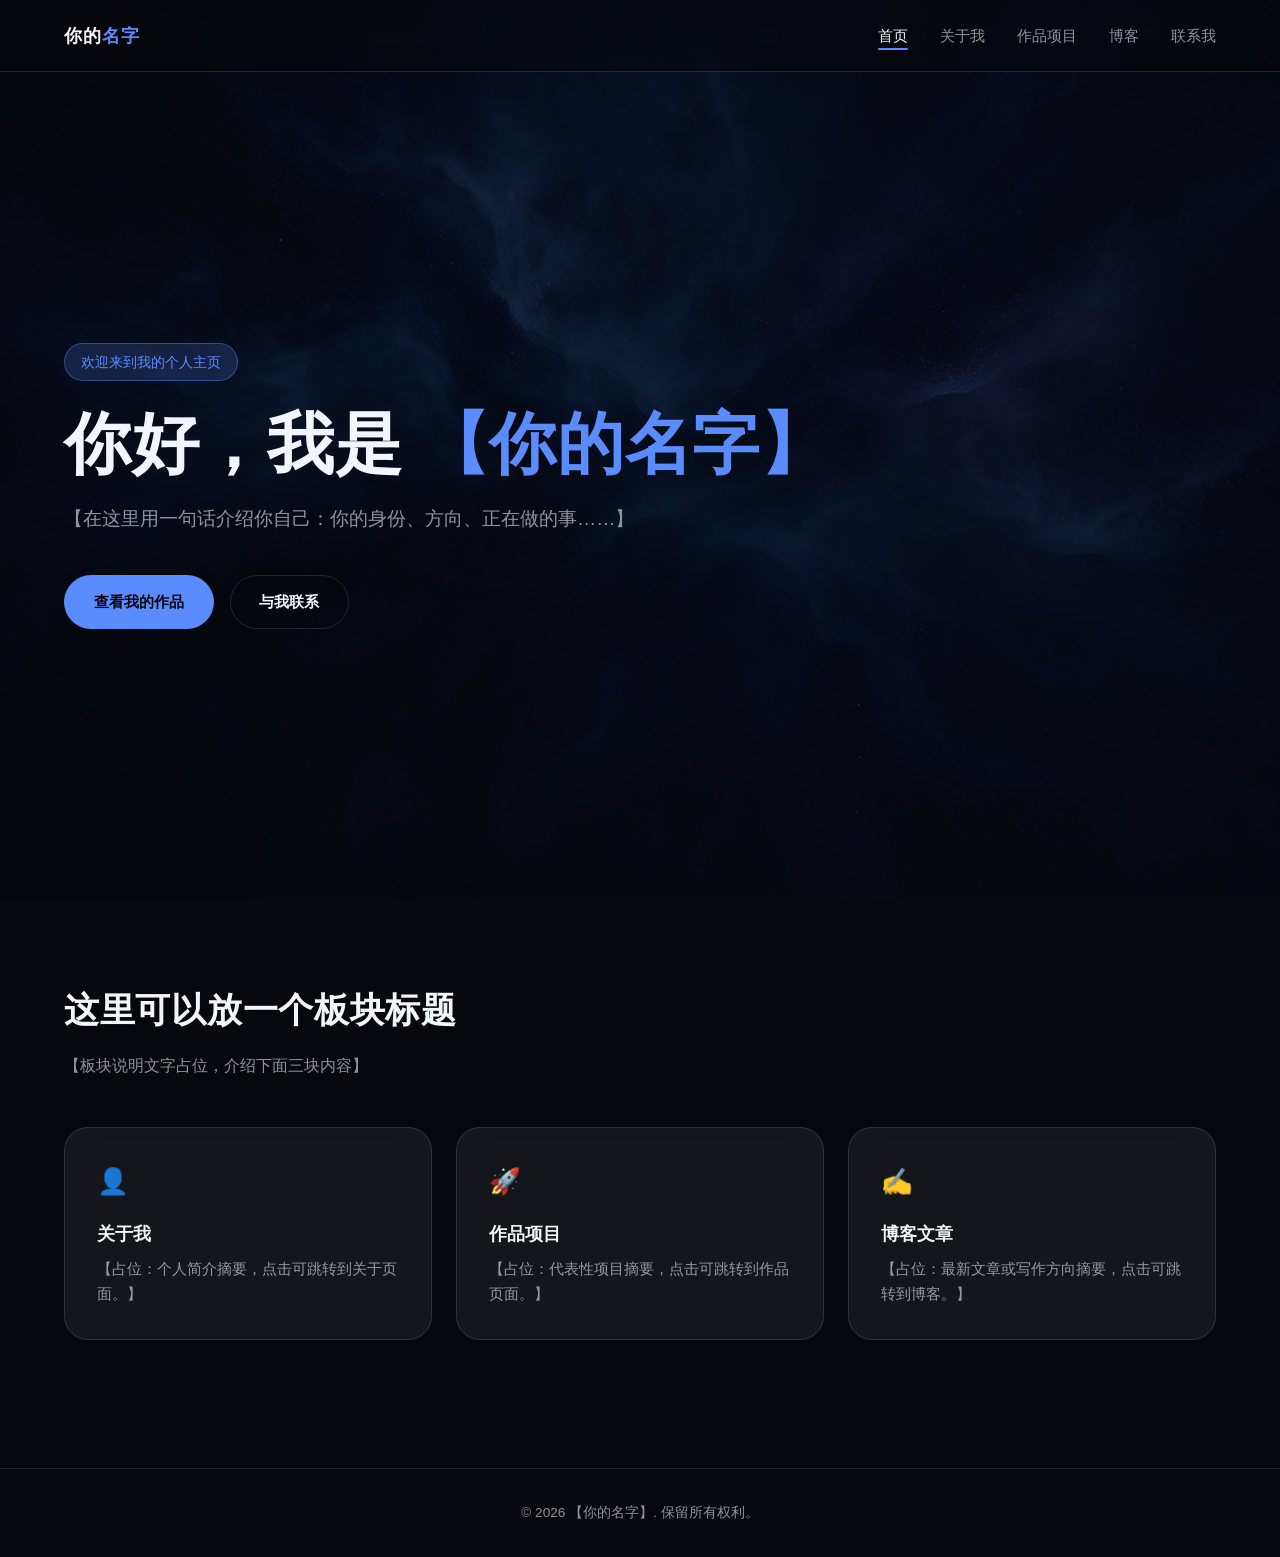
==== index.html @ 76c17b66 "Add files via upload" ====
<!DOCTYPE html>
<html lang="zh-CN">
<head>
  <meta charset="UTF-8" />
  <meta name="viewport" content="width=device-width, initial-scale=1.0" />
  <!-- TODO：替换为你的网站标题 -->
  <title>首页 | 我的个人网站</title>
  <meta name="description" content="个人网站首页（占位模板，待填充内容）" />
  <link rel="stylesheet" href="assets/css/style.css" />
</head>
<body class="page-home">

  <!-- ========== 导航栏（各页面保持一致，仅 active 位置不同） ========== -->
  <header class="navbar">
    <div class="container nav-inner">
      <!-- TODO：替换为你的名字 / Logo 文案 -->
      <a class="logo" href="index.html">你的<span>名字</span></a>

      <button class="nav-toggle" aria-label="切换菜单" aria-expanded="false">
        <span></span><span></span><span></span>
      </button>

      <nav>
        <ul class="nav-links">
          <li><a href="index.html" class="active">首页</a></li>
          <li><a href="about.html">关于我</a></li>
          <li><a href="projects.html">作品项目</a></li>
          <li><a href="blog.html">博客</a></li>
          <li><a href="contact.html">联系我</a></li>
        </ul>
      </nav>
    </div>
  </header>

  <!-- ========== 首屏 Hero（内容留空，仅占位） ========== -->
  <section class="hero">
    <div class="container hero-content">
      <span class="hero-badge">欢迎来到我的个人主页</span>
      <!-- TODO：替换为你的名字与身份定位 -->
      <h1>你好，我是 <span class="accent">【你的名字】</span></h1>
      <!-- TODO：替换为一句话介绍自己 -->
      <p>【在这里用一句话介绍你自己：你的身份、方向、正在做的事……】</p>
      <div class="hero-actions">
        <a class="btn btn-primary" href="projects.html">查看我的作品</a>
        <a class="btn btn-ghost" href="contact.html">与我联系</a>
      </div>
    </div>
  </section>

  <!-- ========== 首页信息卡（占位） ========== -->
  <section class="section">
    <div class="container">
      <h2 class="section-title reveal">这里可以放一个板块标题</h2>
      <p class="section-subtitle reveal">【板块说明文字占位，介绍下面三块内容】</p>
      <div class="info-grid">
        <article class="glass-card info-card reveal">
          <div class="icon">👤</div>
          <h3>关于我</h3>
          <p>【占位：个人简介摘要，点击可跳转到关于页面。】</p>
        </article>
        <article class="glass-card info-card reveal">
          <div class="icon">🚀</div>
          <h3>作品项目</h3>
          <p>【占位：代表性项目摘要，点击可跳转到作品页面。】</p>
        </article>
        <article class="glass-card info-card reveal">
          <div class="icon">✍️</div>
          <h3>博客文章</h3>
          <p>【占位：最新文章或写作方向摘要，点击可跳转到博客。】</p>
        </article>
      </div>
    </div>
  </section>

  <!-- ========== 页脚 ========== -->
  <footer class="footer">
    <div class="container">
      <!-- TODO：替换版权名称 -->
      <p>© <span id="year"></span> 【你的名字】. 保留所有权利。</p>
    </div>
  </footer>

  <script src="assets/js/main.js"></script>
</body>
</html>
---- assets/css/style.css ----
/* ============================================================
   个人网站通用样式
   深色背景图 + 玻璃拟态卡片 + 响应式布局
   提示：想换主题色，改各页面 <body> 上的 --accent / --accent-soft
   ============================================================ */

/* ---------- 设计变量 ---------- */
:root {
  --bg-overlay: rgba(6, 8, 14, 0.72);
  --text: #f2f5fa;
  --text-muted: rgba(226, 232, 240, 0.62);
  --glass-bg: rgba(255, 255, 255, 0.06);
  --glass-bg-hover: rgba(255, 255, 255, 0.1);
  --border: rgba(255, 255, 255, 0.12);
  --radius: 1rem;
  --radius-lg: 1.5rem;
  --max-width: 72rem;
  --nav-height: 4.5rem;
  --ease: cubic-bezier(0.22, 1, 0.36, 1);
}

/* 各页面主题色（在页面 body 上覆盖） */
.page-home     { --accent: #5b8cff; --accent-soft: rgba(91, 140, 255, 0.18); }
.page-about    { --accent: #34d399; --accent-soft: rgba(52, 211, 153, 0.18); }
.page-projects { --accent: #f87171; --accent-soft: rgba(248, 113, 113, 0.18); }
.page-blog     { --accent: #2dd4bf; --accent-soft: rgba(45, 212, 191, 0.18); }
.page-contact  { --accent: #a78bfa; --accent-soft: rgba(167, 139, 250, 0.18); }

/* ---------- 基础重置 ---------- */
*,
*::before,
*::after {
  box-sizing: border-box;
  margin: 0;
  padding: 0;
}

html {
  scroll-behavior: smooth;
  font-size: 16px;
}

body {
  font-family: -apple-system, BlinkMacSystemFont, "Segoe UI", "PingFang SC",
    "Hiragino Sans GB", "Microsoft YaHei", "Helvetica Neue", Arial, sans-serif;
  color: var(--text);
  line-height: 1.7;
  min-height: 100vh;
  background-color: #06080e;
  background-size: cover;
  background-position: center center;
  background-repeat: no-repeat;
  background-attachment: fixed;
  -webkit-font-smoothing: antialiased;
}

/* 背景遮罩，保证文字可读性 */
body::before {
  content: "";
  position: fixed;
  inset: 0;
  background: var(--bg-overlay);
  z-index: -1;
}

/* 每页背景图（相对路径，GitHub Pages 可直接访问） */
.page-home     { background-image: url("../images/bg-home.jpg"); }
.page-about    { background-image: url("../images/bg-about.jpg"); }
.page-projects { background-image: url("../images/bg-projects.jpg"); }
.page-blog     { background-image: url("../images/bg-blog.jpg"); }
.page-contact  { background-image: url("../images/bg-contact.jpg"); }

img {
  max-width: 100%;
  display: block;
}

a {
  color: inherit;
  text-decoration: none;
}

ul {
  list-style: none;
}

/* ---------- 布局容器 ---------- */
.container {
  width: min(100% - 3rem, var(--max-width));
  margin-inline: auto;
}

.section {
  padding: 5rem 0;
}

.section-title {
  font-size: clamp(1.6rem, 3vw, 2.2rem);
  font-weight: 700;
  margin-bottom: 0.75rem;
  letter-spacing: 0.02em;
}

.section-subtitle {
  color: var(--text-muted);
  font-size: 1rem;
  margin-bottom: 3rem;
}

/* ---------- 导航栏 ---------- */
.navbar {
  position: fixed;
  top: 0;
  left: 0;
  right: 0;
  height: var(--nav-height);
  z-index: 100;
  background: rgba(6, 8, 14, 0.55);
  backdrop-filter: blur(1rem);
  -webkit-backdrop-filter: blur(1rem);
  border-bottom: 1px solid var(--border);
}

.nav-inner {
  height: 100%;
  display: flex;
  align-items: center;
  justify-content: space-between;
}

.logo {
  font-size: 1.15rem;
  font-weight: 700;
  letter-spacing: 0.05em;
}

.logo span {
  color: var(--accent);
}

.nav-links {
  display: flex;
  gap: 2rem;
}

.nav-links a {
  position: relative;
  font-size: 0.95rem;
  color: var(--text-muted);
  padding: 0.35rem 0;
  transition: color 0.25s var(--ease);
}

.nav-links a::after {
  content: "";
  position: absolute;
  left: 0;
  bottom: 0;
  width: 0;
  height: 2px;
  border-radius: 2px;
  background: var(--accent);
  transition: width 0.25s var(--ease);
}

.nav-links a:hover,
.nav-links a.active {
  color: var(--text);
}

.nav-links a.active::after,
.nav-links a:hover::after {
  width: 100%;
}

/* 汉堡按钮（移动端） */
.nav-toggle {
  display: none;
  flex-direction: column;
  justify-content: center;
  gap: 0.35rem;
  width: 2.5rem;
  height: 2.5rem;
  background: none;
  border: none;
  cursor: pointer;
}

.nav-toggle span {
  display: block;
  height: 2px;
  width: 1.4rem;
  margin-inline: auto;
  background: var(--text);
  border-radius: 2px;
  transition: transform 0.3s var(--ease), opacity 0.3s var(--ease);
}

.nav-toggle.open span:nth-child(1) {
  transform: translateY(0.47rem) rotate(45deg);
}

.nav-toggle.open span:nth-child(2) {
  opacity: 0;
}

.nav-toggle.open span:nth-child(3) {
  transform: translateY(-0.47rem) rotate(-45deg);
}

/* ---------- 按钮 ---------- */
.btn {
  display: inline-flex;
  align-items: center;
  justify-content: center;
  gap: 0.5rem;
  padding: 0.8rem 1.8rem;
  border-radius: 999px;
  font-size: 0.95rem;
  font-weight: 600;
  border: 1px solid transparent;
  cursor: pointer;
  transition: transform 0.25s var(--ease), background 0.25s var(--ease),
    border-color 0.25s var(--ease);
}

.btn-primary {
  background: var(--accent);
  color: #06080e;
}

.btn-primary:hover {
  transform: translateY(-2px);
  background: color-mix(in srgb, var(--accent) 88%, white);
}

.btn-ghost {
  background: transparent;
  color: var(--text);
  border-color: var(--border);
}

.btn-ghost:hover {
  transform: translateY(-2px);
  border-color: var(--accent);
  background: var(--accent-soft);
}

/* ---------- 玻璃卡片 ---------- */
.glass-card {
  background: var(--glass-bg);
  border: 1px solid var(--border);
  border-radius: var(--radius-lg);
  backdrop-filter: blur(0.85rem);
  -webkit-backdrop-filter: blur(0.85rem);
  padding: 2rem;
  transition: transform 0.3s var(--ease), background 0.3s var(--ease),
    border-color 0.3s var(--ease);
}

.glass-card:hover {
  transform: translateY(-4px);
  background: var(--glass-bg-hover);
  border-color: color-mix(in srgb, var(--accent) 45%, transparent);
}

/* ---------- 首页 Hero ---------- */
.hero {
  min-height: 100vh;
  display: flex;
  align-items: center;
  padding-top: var(--nav-height);
}

.hero-badge {
  display: inline-block;
  padding: 0.4rem 1rem;
  border-radius: 999px;
  font-size: 0.85rem;
  color: var(--accent);
  background: var(--accent-soft);
  border: 1px solid color-mix(in srgb, var(--accent) 40%, transparent);
  margin-bottom: 1.5rem;
}

.hero h1 {
  font-size: clamp(2.4rem, 6vw, 4.2rem);
  font-weight: 800;
  line-height: 1.15;
  letter-spacing: 0.01em;
  margin-bottom: 1.25rem;
}

.hero h1 .accent {
  color: var(--accent);
}

.hero p {
  font-size: clamp(1rem, 2vw, 1.2rem);
  color: var(--text-muted);
  max-width: 36rem;
  margin-bottom: 2.5rem;
}

.hero-actions {
  display: flex;
  flex-wrap: wrap;
  gap: 1rem;
}

/* 首页信息卡片区 */
.info-grid {
  display: grid;
  grid-template-columns: repeat(auto-fit, minmax(15rem, 1fr));
  gap: 1.5rem;
}

.info-card .icon {
  font-size: 1.6rem;
  margin-bottom: 1rem;
}

.info-card h3 {
  font-size: 1.1rem;
  margin-bottom: 0.5rem;
}

.info-card p {
  color: var(--text-muted);
  font-size: 0.92rem;
}

/* ---------- 内页页头 ---------- */
.page-header {
  padding: calc(var(--nav-height) + 4.5rem) 0 3rem;
  text-align: center;
}

.page-header h1 {
  font-size: clamp(2rem, 4.5vw, 3rem);
  font-weight: 800;
  margin-bottom: 0.75rem;
}

.page-header p {
  color: var(--text-muted);
  max-width: 40rem;
  margin-inline: auto;
}

/* ---------- 关于页 ---------- */
.about-grid {
  display: grid;
  grid-template-columns: 1fr 1.6fr;
  gap: 2.5rem;
  align-items: start;
}

.avatar-placeholder {
  aspect-ratio: 1 / 1;
  border-radius: var(--radius-lg);
  border: 1px dashed var(--border);
  background: var(--glass-bg);
  display: flex;
  align-items: center;
  justify-content: center;
  text-align: center;
  color: var(--text-muted);
  font-size: 0.9rem;
  padding: 1.5rem;
}

.about-text p {
  color: var(--text-muted);
  margin-bottom: 1.25rem;
}

.tag-list {
  display: flex;
  flex-wrap: wrap;
  gap: 0.75rem;
  margin-top: 1.5rem;
}

.tag {
  padding: 0.45rem 1rem;
  border-radius: 999px;
  font-size: 0.85rem;
  background: var(--accent-soft);
  border: 1px solid color-mix(in srgb, var(--accent) 35%, transparent);
  color: var(--text);
}

/* 时间线占位 */
.timeline {
  position: relative;
  margin-top: 2rem;
  padding-left: 1.75rem;
}

.timeline::before {
  content: "";
  position: absolute;
  left: 0.4rem;
  top: 0.5rem;
  bottom: 0.5rem;
  width: 2px;
  background: var(--border);
}

.timeline-item {
  position: relative;
  padding-bottom: 2rem;
}

.timeline-item::before {
  content: "";
  position: absolute;
  left: -1.55rem;
  top: 0.55rem;
  width: 0.7rem;
  height: 0.7rem;
  border-radius: 50%;
  background: var(--accent);
  box-shadow: 0 0 0 4px var(--accent-soft);
}

.timeline-item h4 {
  font-size: 1.02rem;
  margin-bottom: 0.25rem;
}

.timeline-item span {
  font-size: 0.85rem;
  color: var(--accent);
}

.timeline-item p {
  color: var(--text-muted);
  font-size: 0.92rem;
  margin-top: 0.35rem;
}

/* ---------- 项目卡片网格 ---------- */
.project-grid {
  display: grid;
  grid-template-columns: repeat(auto-fit, minmax(17rem, 1fr));
  gap: 1.5rem;
}

.project-thumb {
  aspect-ratio: 16 / 9;
  border-radius: var(--radius);
  border: 1px dashed var(--border);
  background: var(--accent-soft);
  display: flex;
  align-items: center;
  justify-content: center;
  color: var(--text-muted);
  font-size: 0.85rem;
  margin-bottom: 1.25rem;
}

.project-card h3 {
  font-size: 1.1rem;
  margin-bottom: 0.5rem;
}

.project-card p {
  color: var(--text-muted);
  font-size: 0.9rem;
  margin-bottom: 1.25rem;
}

.project-meta {
  display: flex;
  flex-wrap: wrap;
  gap: 0.5rem;
}

.project-meta .tag {
  font-size: 0.78rem;
  padding: 0.3rem 0.75rem;
}

/* ---------- 博客列表 ---------- */
.post-list {
  display: grid;
  gap: 1.25rem;
  max-width: 50rem;
}

.post-card {
  display: flex;
  flex-direction: column;
  gap: 0.5rem;
}

.post-date {
  font-size: 0.82rem;
  color: var(--accent);
  letter-spacing: 0.05em;
}

.post-card h3 {
  font-size: 1.2rem;
}

.post-card p {
  color: var(--text-muted);
  font-size: 0.92rem;
}

.read-more {
  font-size: 0.88rem;
  color: var(--accent);
  margin-top: 0.5rem;
}

.read-more:hover {
  text-decoration: underline;
}

/* ---------- 联系页 ---------- */
.contact-grid {
  display: grid;
  grid-template-columns: 1fr 1.4fr;
  gap: 2.5rem;
  align-items: start;
}

.contact-item {
  display: flex;
  flex-direction: column;
  gap: 0.35rem;
  margin-bottom: 1.5rem;
}

.contact-item span {
  font-size: 0.82rem;
  color: var(--text-muted);
}

.contact-item strong {
  font-size: 1rem;
  font-weight: 600;
}

.social-links {
  display: flex;
  gap: 0.75rem;
  flex-wrap: wrap;
  margin-top: 1.5rem;
}

.form-group {
  margin-bottom: 1.25rem;
}

.form-group label {
  display: block;
  font-size: 0.88rem;
  margin-bottom: 0.5rem;
  color: var(--text-muted);
}

.form-group input,
.form-group textarea {
  width: 100%;
  padding: 0.85rem 1rem;
  border-radius: 0.75rem;
  border: 1px solid var(--border);
  background: rgba(255, 255, 255, 0.05);
  color: var(--text);
  font-size: 0.95rem;
  font-family: inherit;
  outline: none;
  transition: border-color 0.25s var(--ease), box-shadow 0.25s var(--ease);
}

.form-group input:focus,
.form-group textarea:focus {
  border-color: var(--accent);
  box-shadow: 0 0 0 3px var(--accent-soft);
}

.form-group textarea {
  min-height: 8rem;
  resize: vertical;
}

.form-note {
  font-size: 0.82rem;
  color: var(--text-muted);
  margin-top: 0.75rem;
}

/* ---------- 页脚 ---------- */
.footer {
  border-top: 1px solid var(--border);
  padding: 2rem 0;
  margin-top: 3rem;
  text-align: center;
  color: var(--text-muted);
  font-size: 0.85rem;
}

/* ---------- 滚动进入动画 ---------- */
.reveal {
  opacity: 0;
  transform: translateY(1.75rem);
  transition: opacity 0.7s var(--ease), transform 0.7s var(--ease);
}

.reveal.visible {
  opacity: 1;
  transform: translateY(0);
}

@keyframes heroIn {
  from {
    opacity: 0;
    transform: translateY(2rem);
  }
  to {
    opacity: 1;
    transform: translateY(0);
  }
}

.hero-content {
  animation: heroIn 0.9s var(--ease) both;
}

/* ---------- 响应式 ---------- */
@media (max-width: 56em) {
  .about-grid,
  .contact-grid {
    grid-template-columns: 1fr;
  }

  .avatar-placeholder {
    max-width: 18rem;
  }
}

@media (max-width: 48em) {
  .nav-toggle {
    display: flex;
  }

  .nav-links {
    position: fixed;
    top: var(--nav-height);
    left: 0;
    right: 0;
    flex-direction: column;
    gap: 0;
    background: rgba(6, 8, 14, 0.92);
    backdrop-filter: blur(1rem);
    -webkit-backdrop-filter: blur(1rem);
    border-bottom: 1px solid var(--border);
    max-height: 0;
    overflow: hidden;
    transition: max-height 0.35s var(--ease);
  }

  .nav-links.open {
    max-height: 26rem;
  }

  .nav-links a {
    padding: 1rem 1.5rem;
    border-bottom: 1px solid var(--border);
  }

  .nav-links a::after {
    display: none;
  }

  body {
    background-attachment: scroll;
  }

  .section {
    padding: 3.5rem 0;
  }
}
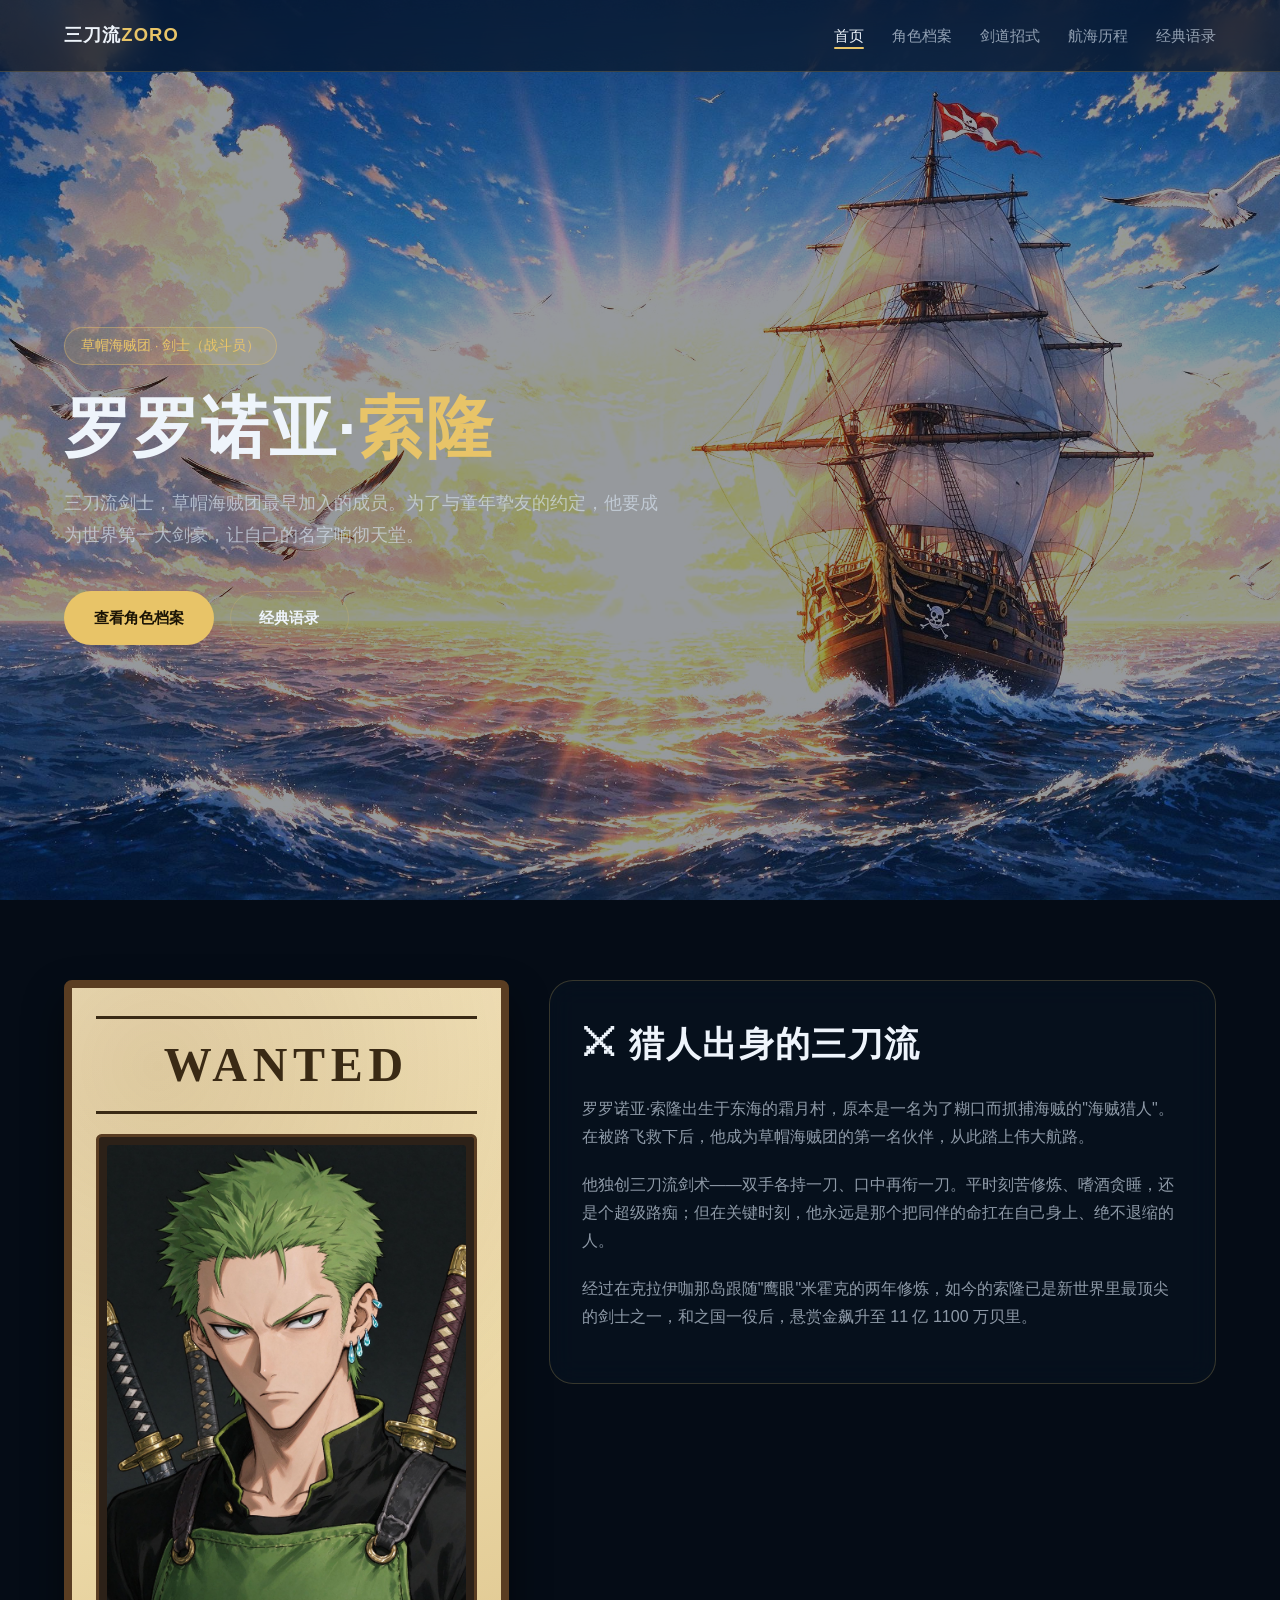
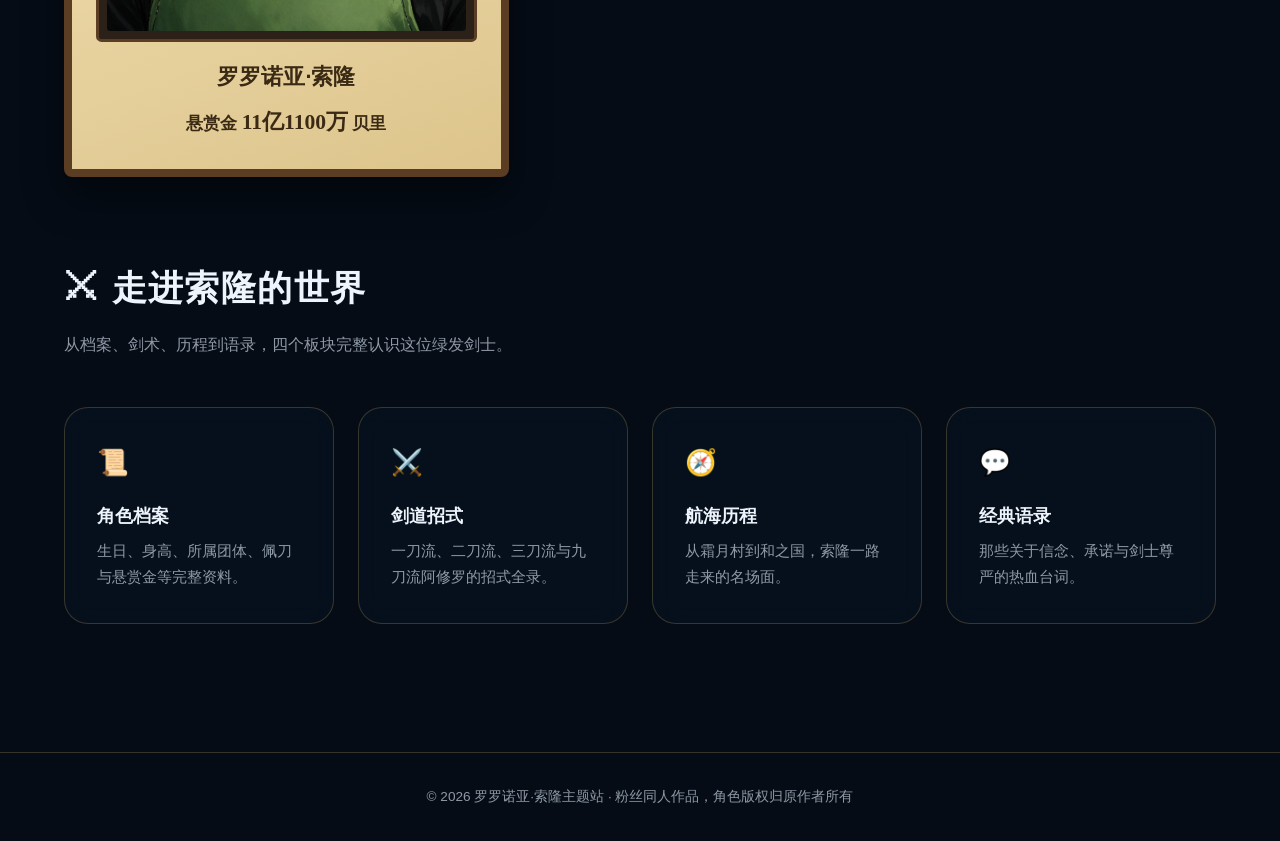
==== commit 1b30d9dd: "Add files via upload" ====
--- a/index.html
+++ b/index.html
@@ -3,71 +3,95 @@
 <head>
   <meta charset="UTF-8" />
   <meta name="viewport" content="width=device-width, initial-scale=1.0" />
-  <!-- TODO：替换为你的网站标题 -->
-  <title>首页 | 我的个人网站</title>
-  <meta name="description" content="个人网站首页（占位模板，待填充内容）" />
+  <title>罗罗诺亚·索隆 | 三刀流剑士</title>
+  <meta name="description" content="罗罗诺亚·索隆主题站：草帽海贼团剑士，立志成为世界第一大剑豪" />
   <link rel="stylesheet" href="assets/css/style.css" />
 </head>
 <body class="page-home">
 
-  <!-- ========== 导航栏（各页面保持一致，仅 active 位置不同） ========== -->
+  <!-- ========== 导航栏 ========== -->
   <header class="navbar">
     <div class="container nav-inner">
-      <!-- TODO：替换为你的名字 / Logo 文案 -->
-      <a class="logo" href="index.html">你的<span>名字</span></a>
-
+      <a class="logo" href="index.html">三刀流<span>ZORO</span></a>
       <button class="nav-toggle" aria-label="切换菜单" aria-expanded="false">
         <span></span><span></span><span></span>
       </button>
-
       <nav>
         <ul class="nav-links">
           <li><a href="index.html" class="active">首页</a></li>
-          <li><a href="about.html">关于我</a></li>
-          <li><a href="projects.html">作品项目</a></li>
-          <li><a href="blog.html">博客</a></li>
-          <li><a href="contact.html">联系我</a></li>
+          <li><a href="about.html">角色档案</a></li>
+          <li><a href="skills.html">剑道招式</a></li>
+          <li><a href="story.html">航海历程</a></li>
+          <li><a href="quotes.html">经典语录</a></li>
         </ul>
       </nav>
     </div>
   </header>
 
-  <!-- ========== 首屏 Hero（内容留空，仅占位） ========== -->
+  <!-- ========== 首屏 ========== -->
   <section class="hero">
     <div class="container hero-content">
-      <span class="hero-badge">欢迎来到我的个人主页</span>
-      <!-- TODO：替换为你的名字与身份定位 -->
-      <h1>你好，我是 <span class="accent">【你的名字】</span></h1>
-      <!-- TODO：替换为一句话介绍自己 -->
-      <p>【在这里用一句话介绍你自己：你的身份、方向、正在做的事……】</p>
+      <span class="hero-badge">草帽海贼团 · 剑士（战斗员）</span>
+      <h1>罗罗诺亚·<span class="accent">索隆</span></h1>
+      <p>三刀流剑士，草帽海贼团最早加入的成员。为了与童年挚友的约定，他要成为世界第一大剑豪，让自己的名字响彻天堂。</p>
       <div class="hero-actions">
-        <a class="btn btn-primary" href="projects.html">查看我的作品</a>
-        <a class="btn btn-ghost" href="contact.html">与我联系</a>
+        <a class="btn btn-primary" href="about.html">查看角色档案</a>
+        <a class="btn btn-ghost" href="quotes.html">经典语录</a>
       </div>
     </div>
   </section>
 
-  <!-- ========== 首页信息卡（占位） ========== -->
+  <!-- ========== 悬赏令 + 简介 ========== -->
   <section class="section">
     <div class="container">
-      <h2 class="section-title reveal">这里可以放一个板块标题</h2>
-      <p class="section-subtitle reveal">【板块说明文字占位，介绍下面三块内容】</p>
+      <div class="about-grid">
+        <!-- 悬赏令海报 -->
+        <div class="wanted-poster reveal">
+          <div class="wanted-word">WANTED</div>
+          <div class="wanted-photo">
+            <img src="assets/images/zoro-portrait.jpg" alt="罗罗诺亚·索隆悬赏肖像" />
+          </div>
+          <div class="wanted-name">罗罗诺亚·索隆</div>
+          <div class="bounty">悬赏金 <strong>11亿1100万</strong> 贝里</div>
+        </div>
+
+        <!-- 简介 -->
+        <div class="glass-card about-text reveal">
+          <h2 class="section-title" style="margin-bottom: 1.25rem;">猎人出身的三刀流</h2>
+          <p>罗罗诺亚·索隆出生于东海的霜月村，原本是一名为了糊口而抓捕海贼的"海贼猎人"。在被路飞救下后，他成为草帽海贼团的第一名伙伴，从此踏上伟大航路。</p>
+          <p>他独创三刀流剑术——双手各持一刀、口中再衔一刀。平时刻苦修炼、嗜酒贪睡，还是个超级路痴；但在关键时刻，他永远是那个把同伴的命扛在自己身上、绝不退缩的人。</p>
+          <p>经过在克拉伊咖那岛跟随"鹰眼"米霍克的两年修炼，如今的索隆已是新世界里最顶尖的剑士之一，和之国一役后，悬赏金飙升至 11 亿 1100 万贝里。</p>
+        </div>
+      </div>
+    </div>
+  </section>
+
+  <!-- ========== 四大入口 ========== -->
+  <section class="section" style="padding-top: 0;">
+    <div class="container">
+      <h2 class="section-title reveal">走进索隆的世界</h2>
+      <p class="section-subtitle reveal">从档案、剑术、历程到语录，四个板块完整认识这位绿发剑士。</p>
       <div class="info-grid">
-        <article class="glass-card info-card reveal">
-          <div class="icon">👤</div>
-          <h3>关于我</h3>
-          <p>【占位：个人简介摘要，点击可跳转到关于页面。】</p>
-        </article>
-        <article class="glass-card info-card reveal">
-          <div class="icon">🚀</div>
-          <h3>作品项目</h3>
-          <p>【占位：代表性项目摘要，点击可跳转到作品页面。】</p>
-        </article>
-        <article class="glass-card info-card reveal">
-          <div class="icon">✍️</div>
-          <h3>博客文章</h3>
-          <p>【占位：最新文章或写作方向摘要，点击可跳转到博客。】</p>
-        </article>
+        <a class="glass-card info-card reveal" href="about.html">
+          <div class="icon">📜</div>
+          <h3>角色档案</h3>
+          <p>生日、身高、所属团体、佩刀与悬赏金等完整资料。</p>
+        </a>
+        <a class="glass-card info-card reveal" href="skills.html">
+          <div class="icon">⚔️</div>
+          <h3>剑道招式</h3>
+          <p>一刀流、二刀流、三刀流与九刀流阿修罗的招式全录。</p>
+        </a>
+        <a class="glass-card info-card reveal" href="story.html">
+          <div class="icon">🧭</div>
+          <h3>航海历程</h3>
+          <p>从霜月村到和之国，索隆一路走来的名场面。</p>
+        </a>
+        <a class="glass-card info-card reveal" href="quotes.html">
+          <div class="icon">💬</div>
+          <h3>经典语录</h3>
+          <p>那些关于信念、承诺与剑士尊严的热血台词。</p>
+        </a>
       </div>
     </div>
   </section>
@@ -75,8 +99,7 @@
   <!-- ========== 页脚 ========== -->
   <footer class="footer">
     <div class="container">
-      <!-- TODO：替换版权名称 -->
-      <p>© <span id="year"></span> 【你的名字】. 保留所有权利。</p>
+      <p>© <span id="year"></span> 罗罗诺亚·索隆主题站 · 粉丝同人作品，角色版权归原作者所有</p>
     </div>
   </footer>
 
--- a/assets/css/style.css
+++ b/assets/css/style.css
@@ -1,17 +1,18 @@
 /* ============================================================
-   个人网站通用样式
-   深色背景图 + 玻璃拟态卡片 + 响应式布局
-   提示：想换主题色，改各页面 <body> 上的 --accent / --accent-soft
+   罗罗诺亚·索隆主题站 · 航海风样式
+   深色动漫背景 + 玻璃卡片 + 悬赏令海报
    ============================================================ */
 
 /* ---------- 设计变量 ---------- */
 :root {
-  --bg-overlay: rgba(6, 8, 14, 0.72);
-  --text: #f2f5fa;
-  --text-muted: rgba(226, 232, 240, 0.62);
-  --glass-bg: rgba(255, 255, 255, 0.06);
-  --glass-bg-hover: rgba(255, 255, 255, 0.1);
-  --border: rgba(255, 255, 255, 0.12);
+  --bg-overlay: rgba(5, 12, 22, 0.42);
+  --text: #eef4fb;
+  --text-muted: rgba(214, 226, 240, 0.66);
+  --glass-bg: rgba(8, 20, 36, 0.55);
+  --glass-bg-hover: rgba(14, 30, 52, 0.7);
+  --border: rgba(232, 196, 104, 0.22);
+  --gold: #e8c468;
+  --zoro-green: #5cb85c;
   --radius: 1rem;
   --radius-lg: 1.5rem;
   --max-width: 72rem;
@@ -19,12 +20,12 @@
   --ease: cubic-bezier(0.22, 1, 0.36, 1);
 }
 
-/* 各页面主题色（在页面 body 上覆盖） */
-.page-home     { --accent: #5b8cff; --accent-soft: rgba(91, 140, 255, 0.18); }
-.page-about    { --accent: #34d399; --accent-soft: rgba(52, 211, 153, 0.18); }
-.page-projects { --accent: #f87171; --accent-soft: rgba(248, 113, 113, 0.18); }
-.page-blog     { --accent: #2dd4bf; --accent-soft: rgba(45, 212, 191, 0.18); }
-.page-contact  { --accent: #a78bfa; --accent-soft: rgba(167, 139, 250, 0.18); }
+/* 各页面主题强调色 */
+.page-home    { --accent: #e8c468; --accent-soft: rgba(232, 196, 104, 0.16); }
+.page-about   { --accent: #5cb85c; --accent-soft: rgba(92, 184, 92, 0.16); }
+.page-skills  { --accent: #2dd4bf; --accent-soft: rgba(45, 212, 191, 0.16); }
+.page-story   { --accent: #f472b6; --accent-soft: rgba(244, 114, 182, 0.16); }
+.page-quotes  { --accent: #818cf8; --accent-soft: rgba(129, 140, 248, 0.16); }
 
 /* ---------- 基础重置 ---------- */
 *,
@@ -44,9 +45,9 @@
   font-family: -apple-system, BlinkMacSystemFont, "Segoe UI", "PingFang SC",
     "Hiragino Sans GB", "Microsoft YaHei", "Helvetica Neue", Arial, sans-serif;
   color: var(--text);
-  line-height: 1.7;
+  line-height: 1.75;
   min-height: 100vh;
-  background-color: #06080e;
+  background-color: #050c16;
   background-size: cover;
   background-position: center center;
   background-repeat: no-repeat;
@@ -54,7 +55,6 @@
   -webkit-font-smoothing: antialiased;
 }
 
-/* 背景遮罩，保证文字可读性 */
 body::before {
   content: "";
   position: fixed;
@@ -63,12 +63,12 @@
   z-index: -1;
 }
 
-/* 每页背景图（相对路径，GitHub Pages 可直接访问） */
-.page-home     { background-image: url("../images/bg-home.jpg"); }
-.page-about    { background-image: url("../images/bg-about.jpg"); }
-.page-projects { background-image: url("../images/bg-projects.jpg"); }
-.page-blog     { background-image: url("../images/bg-blog.jpg"); }
-.page-contact  { background-image: url("../images/bg-contact.jpg"); }
+/* 每页背景图 */
+.page-home    { background-image: url("../images/bg-home.jpg"); }
+.page-about   { background-image: url("../images/bg-about.jpg"); }
+.page-skills  { background-image: url("../images/bg-skills.jpg"); }
+.page-story   { background-image: url("../images/bg-story.jpg"); }
+.page-quotes  { background-image: url("../images/bg-quotes.jpg"); }
 
 img {
   max-width: 100%;
@@ -84,7 +84,7 @@
   list-style: none;
 }
 
-/* ---------- 布局容器 ---------- */
+/* ---------- 容器 ---------- */
 .container {
   width: min(100% - 3rem, var(--max-width));
   margin-inline: auto;
@@ -96,14 +96,17 @@
 
 .section-title {
   font-size: clamp(1.6rem, 3vw, 2.2rem);
-  font-weight: 700;
+  font-weight: 800;
+  letter-spacing: 0.04em;
   margin-bottom: 0.75rem;
-  letter-spacing: 0.02em;
+}
+
+.section-title::before {
+  content: "⚔ ";
 }
 
 .section-subtitle {
   color: var(--text-muted);
-  font-size: 1rem;
   margin-bottom: 3rem;
 }
 
@@ -115,7 +118,7 @@
   right: 0;
   height: var(--nav-height);
   z-index: 100;
-  background: rgba(6, 8, 14, 0.55);
+  background: rgba(5, 12, 22, 0.6);
   backdrop-filter: blur(1rem);
   -webkit-backdrop-filter: blur(1rem);
   border-bottom: 1px solid var(--border);
@@ -130,22 +133,22 @@
 
 .logo {
   font-size: 1.15rem;
-  font-weight: 700;
-  letter-spacing: 0.05em;
+  font-weight: 800;
+  letter-spacing: 0.06em;
 }
 
 .logo span {
-  color: var(--accent);
+  color: var(--gold);
 }
 
 .nav-links {
   display: flex;
-  gap: 2rem;
+  gap: 1.75rem;
 }
 
 .nav-links a {
   position: relative;
-  font-size: 0.95rem;
+  font-size: 0.92rem;
   color: var(--text-muted);
   padding: 0.35rem 0;
   transition: color 0.25s var(--ease);
@@ -173,7 +176,6 @@
   width: 100%;
 }
 
-/* 汉堡按钮（移动端） */
 .nav-toggle {
   display: none;
   flex-direction: column;
@@ -217,7 +219,7 @@
   padding: 0.8rem 1.8rem;
   border-radius: 999px;
   font-size: 0.95rem;
-  font-weight: 600;
+  font-weight: 700;
   border: 1px solid transparent;
   cursor: pointer;
   transition: transform 0.25s var(--ease), background 0.25s var(--ease),
@@ -226,12 +228,12 @@
 
 .btn-primary {
   background: var(--accent);
-  color: #06080e;
+  color: #1a1305;
 }
 
 .btn-primary:hover {
   transform: translateY(-2px);
-  background: color-mix(in srgb, var(--accent) 88%, white);
+  background: color-mix(in srgb, var(--accent) 85%, white);
 }
 
 .btn-ghost {
@@ -261,7 +263,7 @@
 .glass-card:hover {
   transform: translateY(-4px);
   background: var(--glass-bg-hover);
-  border-color: color-mix(in srgb, var(--accent) 45%, transparent);
+  border-color: var(--accent);
 }
 
 /* ---------- 首页 Hero ---------- */
@@ -277,28 +279,28 @@
   padding: 0.4rem 1rem;
   border-radius: 999px;
   font-size: 0.85rem;
-  color: var(--accent);
-  background: var(--accent-soft);
-  border: 1px solid color-mix(in srgb, var(--accent) 40%, transparent);
+  color: var(--gold);
+  background: rgba(232, 196, 104, 0.14);
+  border: 1px solid rgba(232, 196, 104, 0.4);
   margin-bottom: 1.5rem;
 }
 
 .hero h1 {
   font-size: clamp(2.4rem, 6vw, 4.2rem);
-  font-weight: 800;
+  font-weight: 900;
   line-height: 1.15;
-  letter-spacing: 0.01em;
   margin-bottom: 1.25rem;
+  letter-spacing: 0.02em;
 }
 
 .hero h1 .accent {
-  color: var(--accent);
+  color: var(--gold);
 }
 
 .hero p {
-  font-size: clamp(1rem, 2vw, 1.2rem);
-  color: var(--text-muted);
-  max-width: 36rem;
+  font-size: clamp(1rem, 2vw, 1.15rem);
+  color: var(--text-muted);
+  max-width: 38rem;
   margin-bottom: 2.5rem;
 }
 
@@ -308,10 +310,10 @@
   gap: 1rem;
 }
 
-/* 首页信息卡片区 */
+/* ---------- 首页入口卡片 ---------- */
 .info-grid {
   display: grid;
-  grid-template-columns: repeat(auto-fit, minmax(15rem, 1fr));
+  grid-template-columns: repeat(auto-fit, minmax(14rem, 1fr));
   gap: 1.5rem;
 }
 
@@ -328,6 +330,69 @@
 .info-card p {
   color: var(--text-muted);
   font-size: 0.92rem;
+}
+
+/* ---------- 悬赏令海报（WANTED 风格） ---------- */
+.wanted-poster {
+  background:
+    radial-gradient(circle at 20% 10%, rgba(120, 80, 30, 0.18), transparent 60%),
+    linear-gradient(160deg, #f5e6c0 0%, #ecd9a8 55%, #ddc48c 100%);
+  color: #3a2a15;
+  border: 0.5rem solid #5a3d22;
+  border-radius: 0.5rem;
+  padding: 1.75rem 1.5rem;
+  text-align: center;
+  box-shadow: 0 1.2rem 2.5rem rgba(0, 0, 0, 0.45);
+}
+
+.wanted-poster .wanted-word {
+  font-family: Georgia, "Times New Roman", serif;
+  font-size: clamp(2rem, 5vw, 3rem);
+  font-weight: 900;
+  letter-spacing: 0.12em;
+  border-top: 3px solid #3a2a15;
+  border-bottom: 3px solid #3a2a15;
+  padding: 0.25rem 0;
+  margin-bottom: 1.25rem;
+}
+
+.wanted-photo {
+  aspect-ratio: 3 / 4;
+  background: #2c2118;
+  border: 3px solid #5a3d22;
+  border-radius: 0.35rem;
+  display: flex;
+  align-items: center;
+  justify-content: center;
+  color: #d8c39a;
+  font-size: 0.85rem;
+  margin-bottom: 1rem;
+  text-align: center;
+  padding: 0.5rem;
+  overflow: hidden;
+}
+
+.wanted-photo img {
+  width: 100%;
+  height: 100%;
+  object-fit: cover;
+  border-radius: 0.2rem;
+}
+
+.wanted-poster .wanted-name {
+  font-size: 1.35rem;
+  font-weight: 800;
+  margin-bottom: 0.5rem;
+}
+
+.wanted-poster .bounty {
+  font-family: Georgia, serif;
+  font-size: 1.05rem;
+  font-weight: 700;
+}
+
+.wanted-poster .bounty strong {
+  font-size: 1.35rem;
 }
 
 /* ---------- 内页页头 ---------- */
@@ -338,36 +403,46 @@
 
 .page-header h1 {
   font-size: clamp(2rem, 4.5vw, 3rem);
-  font-weight: 800;
+  font-weight: 900;
+  letter-spacing: 0.04em;
   margin-bottom: 0.75rem;
 }
 
 .page-header p {
   color: var(--text-muted);
-  max-width: 40rem;
+  max-width: 42rem;
   margin-inline: auto;
 }
 
-/* ---------- 关于页 ---------- */
+/* ---------- 角色档案 ---------- */
 .about-grid {
   display: grid;
-  grid-template-columns: 1fr 1.6fr;
+  grid-template-columns: 1fr 1.5fr;
   gap: 2.5rem;
   align-items: start;
 }
 
-.avatar-placeholder {
-  aspect-ratio: 1 / 1;
-  border-radius: var(--radius-lg);
-  border: 1px dashed var(--border);
-  background: var(--glass-bg);
-  display: flex;
-  align-items: center;
-  justify-content: center;
-  text-align: center;
-  color: var(--text-muted);
+.profile-list {
+  display: grid;
+  gap: 0;
+}
+
+.profile-row {
+  display: grid;
+  grid-template-columns: 7rem 1fr;
+  gap: 1rem;
+  padding: 0.85rem 0;
+  border-bottom: 1px solid var(--border);
+}
+
+.profile-row dt {
+  color: var(--accent);
+  font-weight: 700;
   font-size: 0.9rem;
-  padding: 1.5rem;
+}
+
+.profile-row dd {
+  font-size: 0.95rem;
 }
 
 .about-text p {
@@ -375,26 +450,82 @@
   margin-bottom: 1.25rem;
 }
 
-.tag-list {
-  display: flex;
-  flex-wrap: wrap;
-  gap: 0.75rem;
-  margin-top: 1.5rem;
-}
-
-.tag {
-  padding: 0.45rem 1rem;
-  border-radius: 999px;
+/* 佩刀卡片 */
+.sword-grid {
+  display: grid;
+  grid-template-columns: repeat(auto-fit, minmax(13rem, 1fr));
+  gap: 1.5rem;
+}
+
+.sword-card .sword-icon {
+  font-size: 1.6rem;
+  margin-bottom: 0.75rem;
+}
+
+.sword-card h3 {
+  font-size: 1.05rem;
+  margin-bottom: 0.4rem;
+}
+
+.sword-card .sword-grade {
+  font-size: 0.82rem;
+  color: var(--accent);
+  margin-bottom: 0.6rem;
+}
+
+.sword-card p {
+  color: var(--text-muted);
+  font-size: 0.88rem;
+}
+
+/* ---------- 剑道招式 ---------- */
+.style-intro {
+  display: grid;
+  grid-template-columns: repeat(auto-fit, minmax(14rem, 1fr));
+  gap: 1.5rem;
+  margin-bottom: 3.5rem;
+}
+
+.style-card h3 {
+  font-size: 1.15rem;
+  margin-bottom: 0.5rem;
+  color: var(--accent);
+}
+
+.style-card p {
+  color: var(--text-muted);
+  font-size: 0.9rem;
+}
+
+.move-grid {
+  display: grid;
+  grid-template-columns: repeat(auto-fit, minmax(16rem, 1fr));
+  gap: 1.25rem;
+}
+
+.move-card .move-no {
+  display: inline-block;
+  font-family: Georgia, serif;
+  font-weight: 800;
+  color: var(--accent);
   font-size: 0.85rem;
-  background: var(--accent-soft);
-  border: 1px solid color-mix(in srgb, var(--accent) 35%, transparent);
-  color: var(--text);
-}
-
-/* 时间线占位 */
+  letter-spacing: 0.1em;
+  margin-bottom: 0.75rem;
+}
+
+.move-card h3 {
+  font-size: 1.08rem;
+  margin-bottom: 0.5rem;
+}
+
+.move-card p {
+  color: var(--text-muted);
+  font-size: 0.88rem;
+}
+
+/* ---------- 航海历程时间线 ---------- */
 .timeline {
   position: relative;
-  margin-top: 2rem;
   padding-left: 1.75rem;
 }
 
@@ -410,7 +541,7 @@
 
 .timeline-item {
   position: relative;
-  padding-bottom: 2rem;
+  padding-bottom: 2.25rem;
 }
 
 .timeline-item::before {
@@ -425,174 +556,54 @@
   box-shadow: 0 0 0 4px var(--accent-soft);
 }
 
-.timeline-item h4 {
-  font-size: 1.02rem;
-  margin-bottom: 0.25rem;
-}
-
 .timeline-item span {
-  font-size: 0.85rem;
-  color: var(--accent);
-}
-
-.timeline-item p {
-  color: var(--text-muted);
-  font-size: 0.92rem;
-  margin-top: 0.35rem;
-}
-
-/* ---------- 项目卡片网格 ---------- */
-.project-grid {
-  display: grid;
-  grid-template-columns: repeat(auto-fit, minmax(17rem, 1fr));
-  gap: 1.5rem;
-}
-
-.project-thumb {
-  aspect-ratio: 16 / 9;
-  border-radius: var(--radius);
-  border: 1px dashed var(--border);
-  background: var(--accent-soft);
-  display: flex;
-  align-items: center;
-  justify-content: center;
-  color: var(--text-muted);
-  font-size: 0.85rem;
-  margin-bottom: 1.25rem;
-}
-
-.project-card h3 {
-  font-size: 1.1rem;
-  margin-bottom: 0.5rem;
-}
-
-.project-card p {
-  color: var(--text-muted);
-  font-size: 0.9rem;
-  margin-bottom: 1.25rem;
-}
-
-.project-meta {
-  display: flex;
-  flex-wrap: wrap;
-  gap: 0.5rem;
-}
-
-.project-meta .tag {
-  font-size: 0.78rem;
-  padding: 0.3rem 0.75rem;
-}
-
-/* ---------- 博客列表 ---------- */
-.post-list {
-  display: grid;
-  gap: 1.25rem;
-  max-width: 50rem;
-}
-
-.post-card {
-  display: flex;
-  flex-direction: column;
-  gap: 0.5rem;
-}
-
-.post-date {
   font-size: 0.82rem;
   color: var(--accent);
   letter-spacing: 0.05em;
 }
 
-.post-card h3 {
-  font-size: 1.2rem;
-}
-
-.post-card p {
+.timeline-item h4 {
+  font-size: 1.05rem;
+  margin: 0.25rem 0;
+}
+
+.timeline-item p {
   color: var(--text-muted);
   font-size: 0.92rem;
 }
 
-.read-more {
-  font-size: 0.88rem;
+/* ---------- 经典语录 ---------- */
+.quote-list {
+  display: grid;
+  gap: 1.5rem;
+  max-width: 48rem;
+}
+
+.quote-card {
+  position: relative;
+  padding-left: 2.5rem;
+}
+
+.quote-card::before {
+  content: "\201C";
+  position: absolute;
+  left: 1.25rem;
+  top: 0.2rem;
+  font-family: Georgia, serif;
+  font-size: 3rem;
+  line-height: 1;
   color: var(--accent);
-  margin-top: 0.5rem;
-}
-
-.read-more:hover {
-  text-decoration: underline;
-}
-
-/* ---------- 联系页 ---------- */
-.contact-grid {
-  display: grid;
-  grid-template-columns: 1fr 1.4fr;
-  gap: 2.5rem;
-  align-items: start;
-}
-
-.contact-item {
-  display: flex;
-  flex-direction: column;
-  gap: 0.35rem;
-  margin-bottom: 1.5rem;
-}
-
-.contact-item span {
-  font-size: 0.82rem;
-  color: var(--text-muted);
-}
-
-.contact-item strong {
-  font-size: 1rem;
-  font-weight: 600;
-}
-
-.social-links {
-  display: flex;
-  gap: 0.75rem;
-  flex-wrap: wrap;
-  margin-top: 1.5rem;
-}
-
-.form-group {
-  margin-bottom: 1.25rem;
-}
-
-.form-group label {
-  display: block;
-  font-size: 0.88rem;
-  margin-bottom: 0.5rem;
-  color: var(--text-muted);
-}
-
-.form-group input,
-.form-group textarea {
-  width: 100%;
-  padding: 0.85rem 1rem;
-  border-radius: 0.75rem;
-  border: 1px solid var(--border);
-  background: rgba(255, 255, 255, 0.05);
-  color: var(--text);
-  font-size: 0.95rem;
-  font-family: inherit;
-  outline: none;
-  transition: border-color 0.25s var(--ease), box-shadow 0.25s var(--ease);
-}
-
-.form-group input:focus,
-.form-group textarea:focus {
-  border-color: var(--accent);
-  box-shadow: 0 0 0 3px var(--accent-soft);
-}
-
-.form-group textarea {
-  min-height: 8rem;
-  resize: vertical;
-}
-
-.form-note {
-  font-size: 0.82rem;
-  color: var(--text-muted);
-  margin-top: 0.75rem;
+}
+
+.quote-card p {
+  font-size: 1.02rem;
+  margin-bottom: 0.75rem;
+}
+
+.quote-card cite {
+  font-style: normal;
+  font-size: 0.85rem;
+  color: var(--text-muted);
 }
 
 /* ---------- 页脚 ---------- */
@@ -605,7 +616,7 @@
   font-size: 0.85rem;
 }
 
-/* ---------- 滚动进入动画 ---------- */
+/* ---------- 滚动动画 ---------- */
 .reveal {
   opacity: 0;
   transform: translateY(1.75rem);
@@ -634,13 +645,8 @@
 
 /* ---------- 响应式 ---------- */
 @media (max-width: 56em) {
-  .about-grid,
-  .contact-grid {
+  .about-grid {
     grid-template-columns: 1fr;
-  }
-
-  .avatar-placeholder {
-    max-width: 18rem;
   }
 }
 
@@ -656,7 +662,7 @@
     right: 0;
     flex-direction: column;
     gap: 0;
-    background: rgba(6, 8, 14, 0.92);
+    background: rgba(5, 12, 22, 0.94);
     backdrop-filter: blur(1rem);
     -webkit-backdrop-filter: blur(1rem);
     border-bottom: 1px solid var(--border);
@@ -666,7 +672,7 @@
   }
 
   .nav-links.open {
-    max-height: 26rem;
+    max-height: 28rem;
   }
 
   .nav-links a {
@@ -685,4 +691,9 @@
   .section {
     padding: 3.5rem 0;
   }
-}
+
+  .profile-row {
+    grid-template-columns: 1fr;
+    gap: 0.2rem;
+  }
+}
